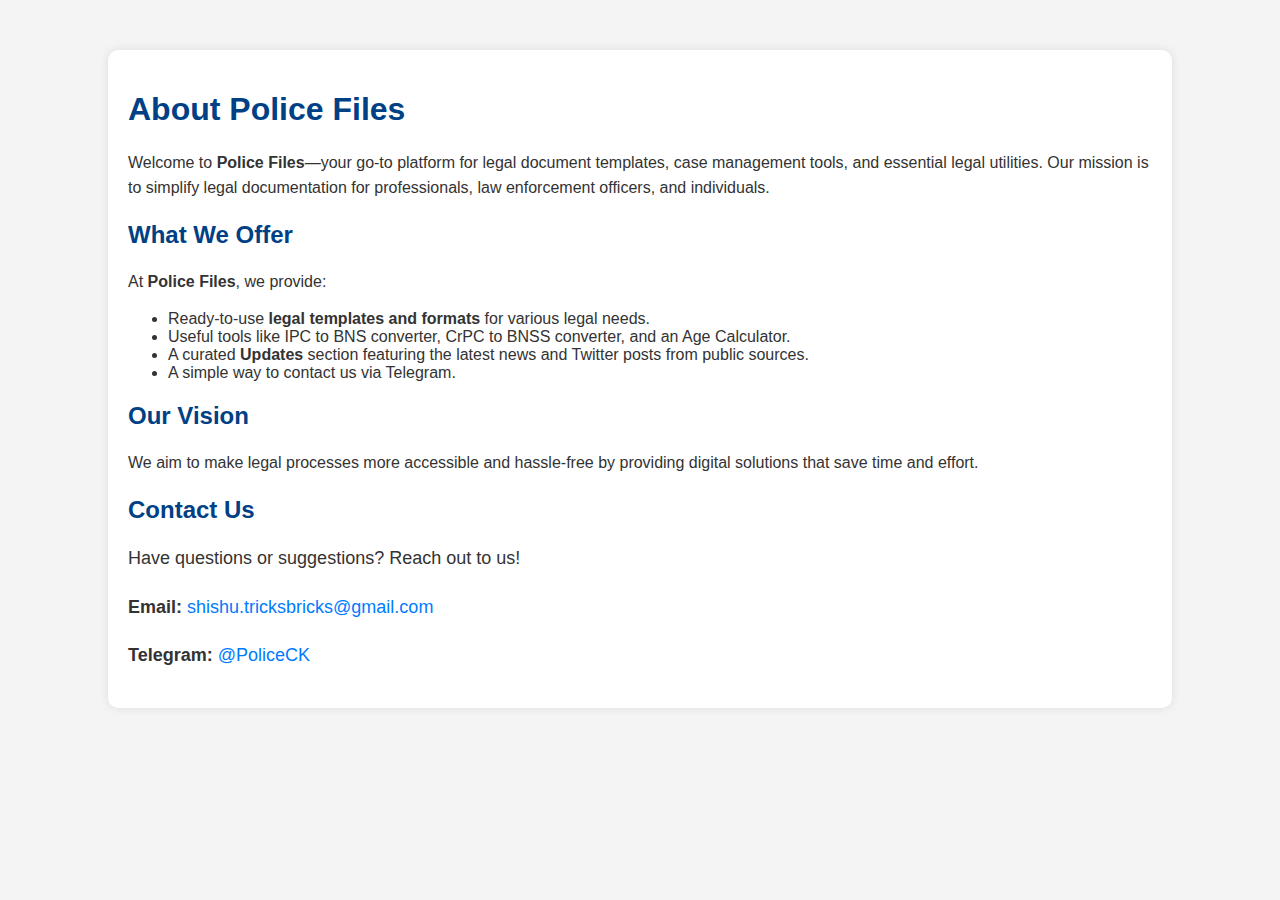
==== about.html @ 70e6a39b "Rename about-us.html to about.html" ====
<!DOCTYPE html>
<html lang="en">
<head>
    <meta charset="UTF-8">
    <meta name="viewport" content="width=device-width, initial-scale=1.0">
    <title>About Us - Police Files</title>
    <style>
        body {
            font-family: Arial, sans-serif;
            margin: 0;
            padding: 0;
            background-color: #f4f4f4;
            color: #333;
        }
        .container {
            width: 80%;
            margin: 50px auto;
            padding: 20px;
            background: white;
            box-shadow: 0px 0px 10px rgba(0, 0, 0, 0.1);
            border-radius: 10px;
        }
        h1, h2 {
            color: #004085;
        }
        p {
            font-size: 16px;
            line-height: 1.6;
        }
        .contact {
            margin-top: 20px;
            font-size: 18px;
        }
        .contact a {
            color: #007bff;
            text-decoration: none;
        }
        .contact a:hover {
            text-decoration: underline;
        }
    </style>
</head>
<body>
    <div class="container">
        <h1>About Police Files</h1>
        <p>Welcome to <strong>Police Files</strong>—your go-to platform for legal document templates, case management tools, and essential legal utilities. Our mission is to simplify legal documentation for professionals, law enforcement officers, and individuals.</p>

        <h2>What We Offer</h2>
        <p>At <strong>Police Files</strong>, we provide:</p>
        <ul>
            <li>Ready-to-use <strong>legal templates and formats</strong> for various legal needs.</li>
            <li>Useful tools like IPC to BNS converter, CrPC to BNSS converter, and an Age Calculator.</li>
            <li>A curated <strong>Updates</strong> section featuring the latest news and Twitter posts from public sources.</li>
            <li>A simple way to contact us via Telegram.</li>
        </ul>

        <h2>Our Vision</h2>
        <p>We aim to make legal processes more accessible and hassle-free by providing digital solutions that save time and effort.</p>

        <h2>Contact Us</h2>
        <p class="contact">Have questions or suggestions? Reach out to us!</p>
        <p class="contact"><strong>Email:</strong> <a href="mailto:shishu.tricksbricks@gmail.com">shishu.tricksbricks@gmail.com</a></p>
        <p class="contact"><strong>Telegram:</strong> <a href="https://t.me/PoliceCK" target="_blank">@PoliceCK</a></p>
    </div>
</body>
</html>
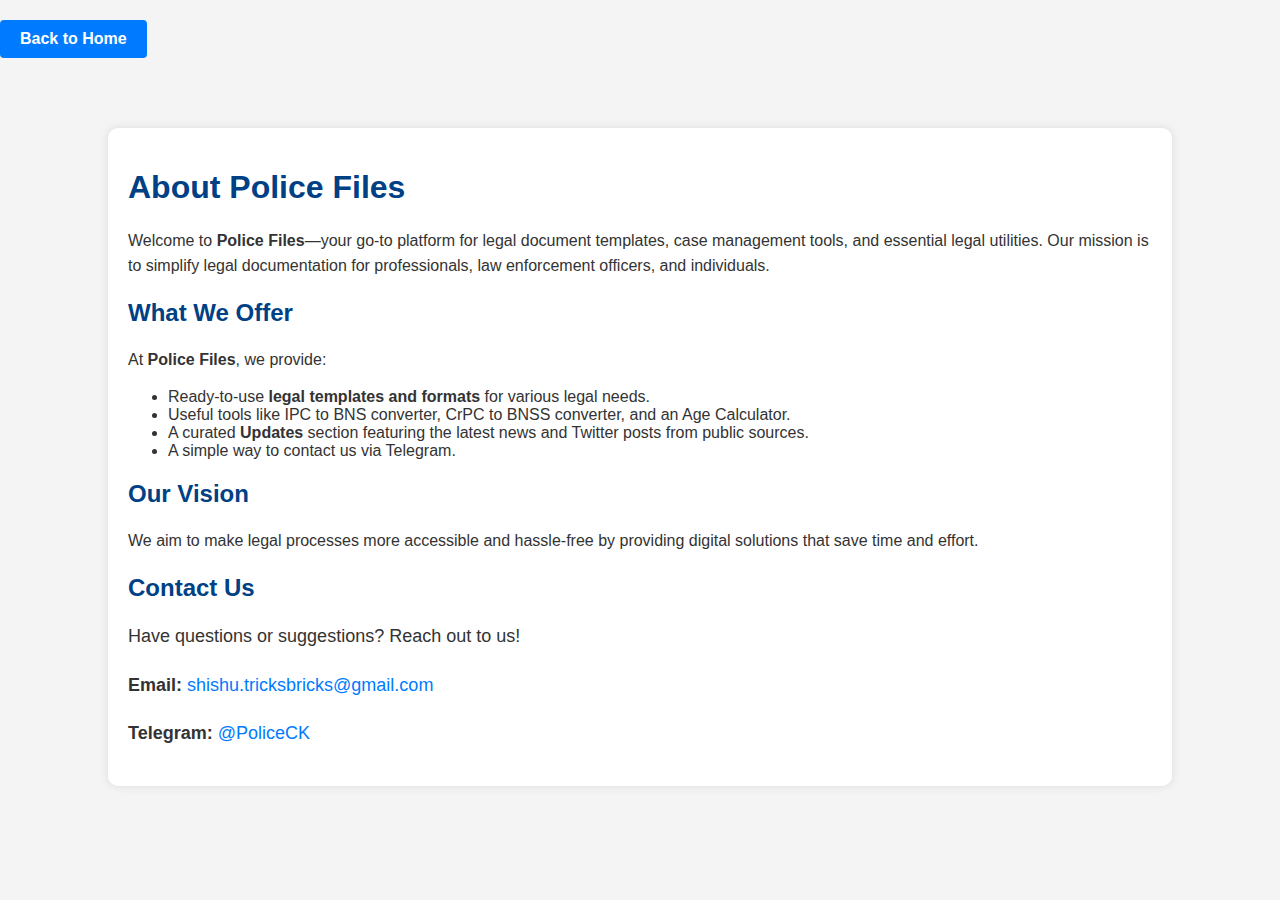
==== commit 99f0ee27: "Update about.html" ====
--- a/about.html
+++ b/about.html
@@ -5,6 +5,20 @@
     <meta name="viewport" content="width=device-width, initial-scale=1.0">
     <title>About Us - Police Files</title>
     <style>
+        .back-button {
+  display: inline-block;
+  margin: 20px 0;
+  padding: 10px 20px;
+  background-color: #007bff; /* Blue background */
+  color: #ffffff;
+  text-decoration: none;
+  border-radius: 4px;
+  font-weight: 600;
+  transition: background-color 0.3s ease;
+}
+.back-button:hover {
+  background-color: #0056b3;
+}
         body {
             font-family: Arial, sans-serif;
             margin: 0;
@@ -41,6 +55,8 @@
     </style>
 </head>
 <body>
+     <!-- Back to Home Button at the Top -->
+  <a href="index.html" class="back-button">Back to Home</a>
     <div class="container">
         <h1>About Police Files</h1>
         <p>Welcome to <strong>Police Files</strong>—your go-to platform for legal document templates, case management tools, and essential legal utilities. Our mission is to simplify legal documentation for professionals, law enforcement officers, and individuals.</p>
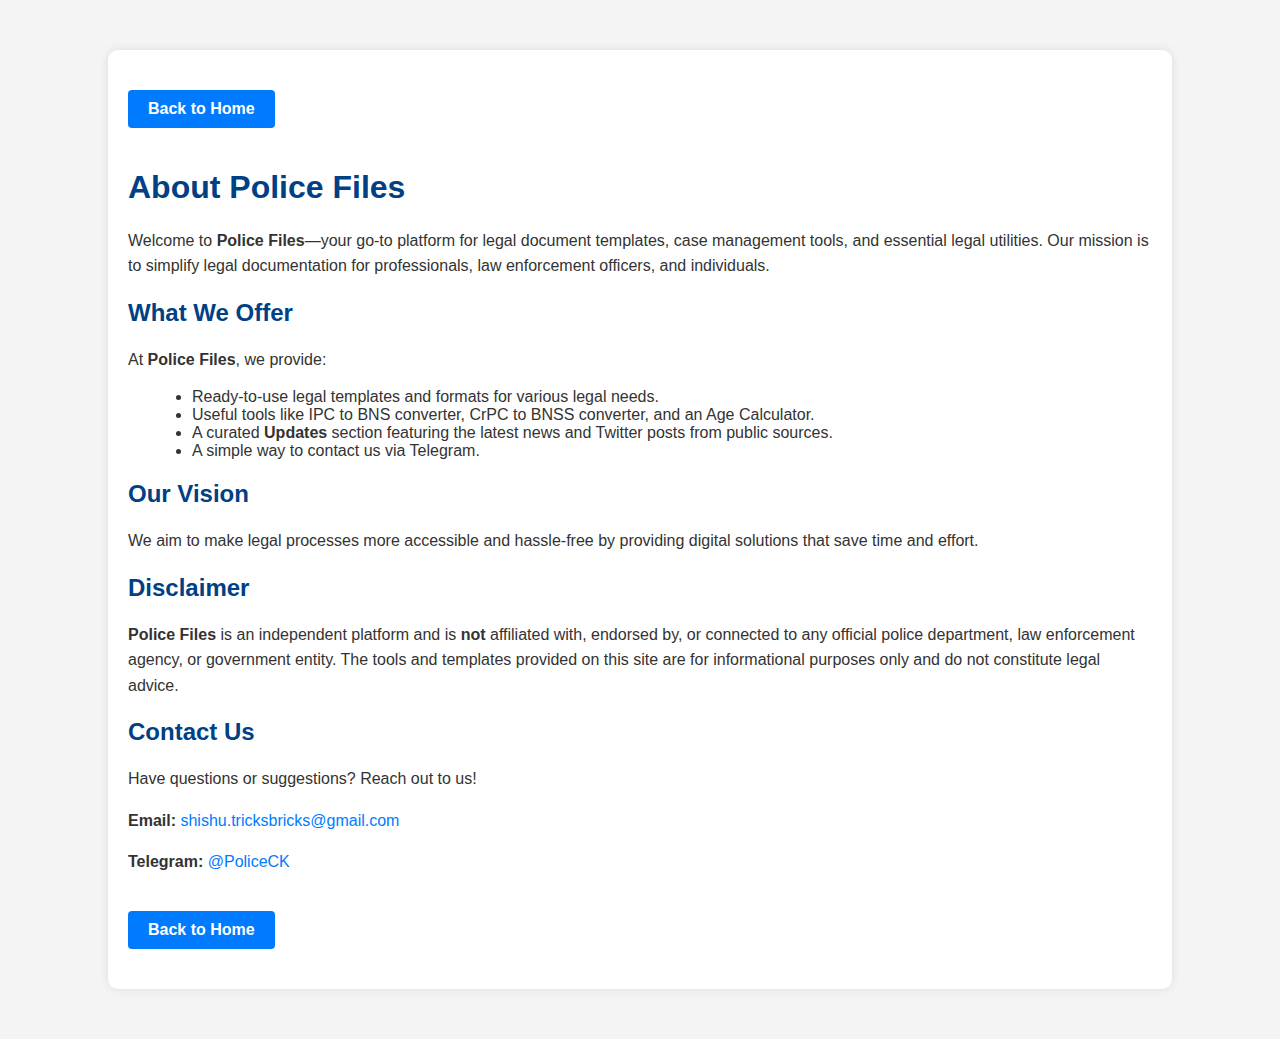
==== commit 58d2ff34: "Update about.html" ====
--- a/about.html
+++ b/about.html
@@ -1,82 +1,95 @@
 <!DOCTYPE html>
 <html lang="en">
 <head>
-    <meta charset="UTF-8">
-    <meta name="viewport" content="width=device-width, initial-scale=1.0">
-    <title>About Us - Police Files</title>
-    <style>
-        .back-button {
-  display: inline-block;
-  margin: 20px 0;
-  padding: 10px 20px;
-  background-color: #007bff; /* Blue background */
-  color: #ffffff;
-  text-decoration: none;
-  border-radius: 4px;
-  font-weight: 600;
-  transition: background-color 0.3s ease;
-}
-.back-button:hover {
-  background-color: #0056b3;
-}
-        body {
-            font-family: Arial, sans-serif;
-            margin: 0;
-            padding: 0;
-            background-color: #f4f4f4;
-            color: #333;
-        }
-        .container {
-            width: 80%;
-            margin: 50px auto;
-            padding: 20px;
-            background: white;
-            box-shadow: 0px 0px 10px rgba(0, 0, 0, 0.1);
-            border-radius: 10px;
-        }
-        h1, h2 {
-            color: #004085;
-        }
-        p {
-            font-size: 16px;
-            line-height: 1.6;
-        }
-        .contact {
-            margin-top: 20px;
-            font-size: 18px;
-        }
-        .contact a {
-            color: #007bff;
-            text-decoration: none;
-        }
-        .contact a:hover {
-            text-decoration: underline;
-        }
-    </style>
+  <meta charset="UTF-8">
+  <meta name="viewport" content="width=device-width, initial-scale=1.0">
+  <title>About Us - Police Files</title>
+  <style>
+    body {
+      font-family: Arial, sans-serif;
+      margin: 0;
+      padding: 0;
+      background-color: #f4f4f4;
+      color: #333;
+    }
+    .container {
+      width: 80%;
+      margin: 50px auto;
+      padding: 20px;
+      background: #fff;
+      box-shadow: 0px 0px 10px rgba(0, 0, 0, 0.1);
+      border-radius: 10px;
+    }
+    h1, h2 {
+      color: #004085;
+    }
+    p {
+      font-size: 16px;
+      line-height: 1.6;
+    }
+    ul {
+      margin-left: 1.5em;
+    }
+    .contact a {
+      color: #007bff;
+      text-decoration: none;
+    }
+    .contact a:hover {
+      text-decoration: underline;
+    }
+    /* Back to Home Button Styling */
+    .back-button {
+      display: inline-block;
+      margin: 20px 0;
+      padding: 10px 20px;
+      background-color: #007bff; /* Blue background */
+      color: #ffffff;
+      text-decoration: none;
+      border-radius: 4px;
+      font-weight: 600;
+      transition: background-color 0.3s ease;
+    }
+    .back-button:hover {
+      background-color: #0056b3;
+    }
+  </style>
 </head>
 <body>
-     <!-- Back to Home Button at the Top -->
-  <a href="index.html" class="back-button">Back to Home</a>
-    <div class="container">
-        <h1>About Police Files</h1>
-        <p>Welcome to <strong>Police Files</strong>—your go-to platform for legal document templates, case management tools, and essential legal utilities. Our mission is to simplify legal documentation for professionals, law enforcement officers, and individuals.</p>
+  <div class="container">
+    <!-- Back to Home Button at the Top -->
+    <a href="index.html" class="back-button">Back to Home</a>
+    
+    <h1>About Police Files</h1>
+    <p>
+      Welcome to <strong>Police Files</strong>—your go-to platform for legal document templates, case management tools, and essential legal utilities. Our mission is to simplify legal documentation for professionals, law enforcement officers, and individuals.
+    </p>
 
-        <h2>What We Offer</h2>
-        <p>At <strong>Police Files</strong>, we provide:</p>
-        <ul>
-            <li>Ready-to-use <strong>legal templates and formats</strong> for various legal needs.</li>
-            <li>Useful tools like IPC to BNS converter, CrPC to BNSS converter, and an Age Calculator.</li>
-            <li>A curated <strong>Updates</strong> section featuring the latest news and Twitter posts from public sources.</li>
-            <li>A simple way to contact us via Telegram.</li>
-        </ul>
+    <h2>What We Offer</h2>
+    <p>At <strong>Police Files</strong>, we provide:</p>
+    <ul>
+      <li>Ready-to-use legal templates and formats for various legal needs.</li>
+      <li>Useful tools like IPC to BNS converter, CrPC to BNSS converter, and an Age Calculator.</li>
+      <li>A curated <strong>Updates</strong> section featuring the latest news and Twitter posts from public sources.</li>
+      <li>A simple way to contact us via Telegram.</li>
+    </ul>
 
-        <h2>Our Vision</h2>
-        <p>We aim to make legal processes more accessible and hassle-free by providing digital solutions that save time and effort.</p>
-
-        <h2>Contact Us</h2>
-        <p class="contact">Have questions or suggestions? Reach out to us!</p>
-        <p class="contact"><strong>Email:</strong> <a href="mailto:shishu.tricksbricks@gmail.com">shishu.tricksbricks@gmail.com</a></p>
-        <p class="contact"><strong>Telegram:</strong> <a href="https://t.me/PoliceCK" target="_blank">@PoliceCK</a></p>
-    </div>
+    <h2>Our Vision</h2>
+    <p>
+      We aim to make legal processes more accessible and hassle-free by providing digital solutions that save time and effort.
+    </p>
+    
+    <h2>Disclaimer</h2>
+    <p>
+      <strong>Police Files</strong> is an independent platform and is <strong>not</strong> affiliated with, endorsed by, or connected to any official police department, law enforcement agency, or government entity. The tools and templates provided on this site are for informational purposes only and do not constitute legal advice.
+    </p>
+    
+    <h2>Contact Us</h2>
+    <p class="contact">Have questions or suggestions? Reach out to us!</p>
+    <p class="contact"><strong>Email:</strong> <a href="mailto:shishu.tricksbricks@gmail.com">shishu.tricksbricks@gmail.com</a></p>
+    <p class="contact"><strong>Telegram:</strong> <a href="https://t.me/PoliceCK" target="_blank">@PoliceCK</a></p>
+    
+    <!-- Back to Home Button at the Bottom -->
+    <a href="index.html" class="back-button">Back to Home</a>
+  </div>
 </body>
 </html>
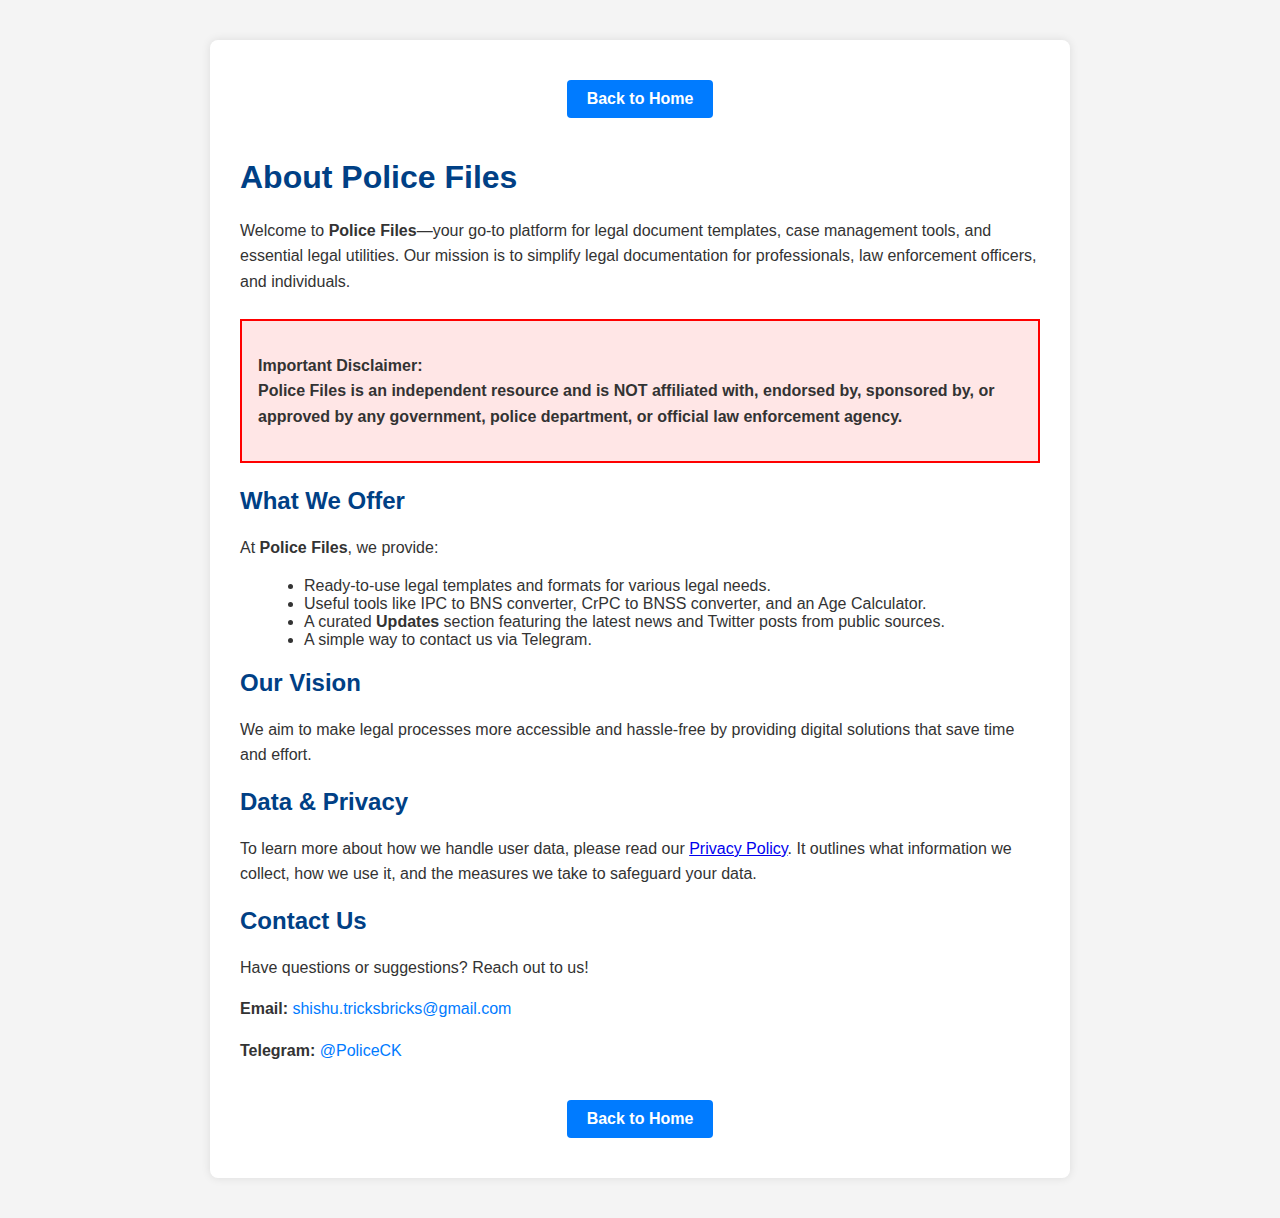
==== commit 2febb752: "Update about.html" ====
--- a/about.html
+++ b/about.html
@@ -14,11 +14,12 @@
     }
     .container {
       width: 80%;
-      margin: 50px auto;
-      padding: 20px;
+      max-width: 800px;
+      margin: 40px auto;
       background: #fff;
+      padding: 20px 30px;
       box-shadow: 0px 0px 10px rgba(0, 0, 0, 0.1);
-      border-radius: 10px;
+      border-radius: 8px;
     }
     h1, h2 {
       color: #004085;
@@ -26,9 +27,11 @@
     p {
       font-size: 16px;
       line-height: 1.6;
+      margin-bottom: 1em;
     }
     ul {
       margin-left: 1.5em;
+      margin-bottom: 1em;
     }
     .contact a {
       color: #007bff;
@@ -42,7 +45,7 @@
       display: inline-block;
       margin: 20px 0;
       padding: 10px 20px;
-      background-color: #007bff; /* Blue background */
+      background-color: #007bff;
       color: #ffffff;
       text-decoration: none;
       border-radius: 4px;
@@ -52,17 +55,35 @@
     .back-button:hover {
       background-color: #0056b3;
     }
+    .back-container {
+      text-align: center;
+    }
+    /* Disclaimer Box */
+    .disclaimer-box {
+      border: 2px solid #ff0000;
+      background-color: #ffe6e6;
+      padding: 1em;
+      margin: 1.5em 0;
+      font-weight: bold;
+    }
   </style>
 </head>
 <body>
   <div class="container">
     <!-- Back to Home Button at the Top -->
-    <a href="index.html" class="back-button">Back to Home</a>
+    <div class="back-container">
+      <a href="index.html" class="back-button">Back to Home</a>
+    </div>
     
     <h1>About Police Files</h1>
-    <p>
-      Welcome to <strong>Police Files</strong>—your go-to platform for legal document templates, case management tools, and essential legal utilities. Our mission is to simplify legal documentation for professionals, law enforcement officers, and individuals.
-    </p>
+    <p>Welcome to <strong>Police Files</strong>—your go-to platform for legal document templates, case management tools, and essential legal utilities. Our mission is to simplify legal documentation for professionals, law enforcement officers, and individuals.</p>
+
+    <div class="disclaimer-box">
+      <p>
+        <strong>Important Disclaimer:</strong><br>
+        Police Files is an <strong>independent resource</strong> and is <strong>NOT affiliated with, endorsed by, sponsored by, or approved by any government, police department, or official law enforcement agency.</strong>
+      </p>
+    </div>
 
     <h2>What We Offer</h2>
     <p>At <strong>Police Files</strong>, we provide:</p>
@@ -74,22 +95,24 @@
     </ul>
 
     <h2>Our Vision</h2>
+    <p>We aim to make legal processes more accessible and hassle-free by providing digital solutions that save time and effort.</p>
+    
+    <h2>Data & Privacy</h2>
     <p>
-      We aim to make legal processes more accessible and hassle-free by providing digital solutions that save time and effort.
+      To learn more about how we handle user data, please read our 
+      <a href="privacy-policy.html" target="_blank" rel="noopener">Privacy Policy</a>. 
+      It outlines what information we collect, how we use it, and the measures we take to safeguard your data.
     </p>
-    
-    <h2>Disclaimer</h2>
-    <p>
-      <strong>Police Files</strong> is an independent platform and is <strong>not</strong> affiliated with, endorsed by, or connected to any official police department, law enforcement agency, or government entity. The tools and templates provided on this site are for informational purposes only and do not constitute legal advice.
-    </p>
-    
+
     <h2>Contact Us</h2>
     <p class="contact">Have questions or suggestions? Reach out to us!</p>
     <p class="contact"><strong>Email:</strong> <a href="mailto:shishu.tricksbricks@gmail.com">shishu.tricksbricks@gmail.com</a></p>
     <p class="contact"><strong>Telegram:</strong> <a href="https://t.me/PoliceCK" target="_blank">@PoliceCK</a></p>
     
     <!-- Back to Home Button at the Bottom -->
-    <a href="index.html" class="back-button">Back to Home</a>
+    <div class="back-container">
+      <a href="index.html" class="back-button">Back to Home</a>
+    </div>
   </div>
 </body>
 </html>
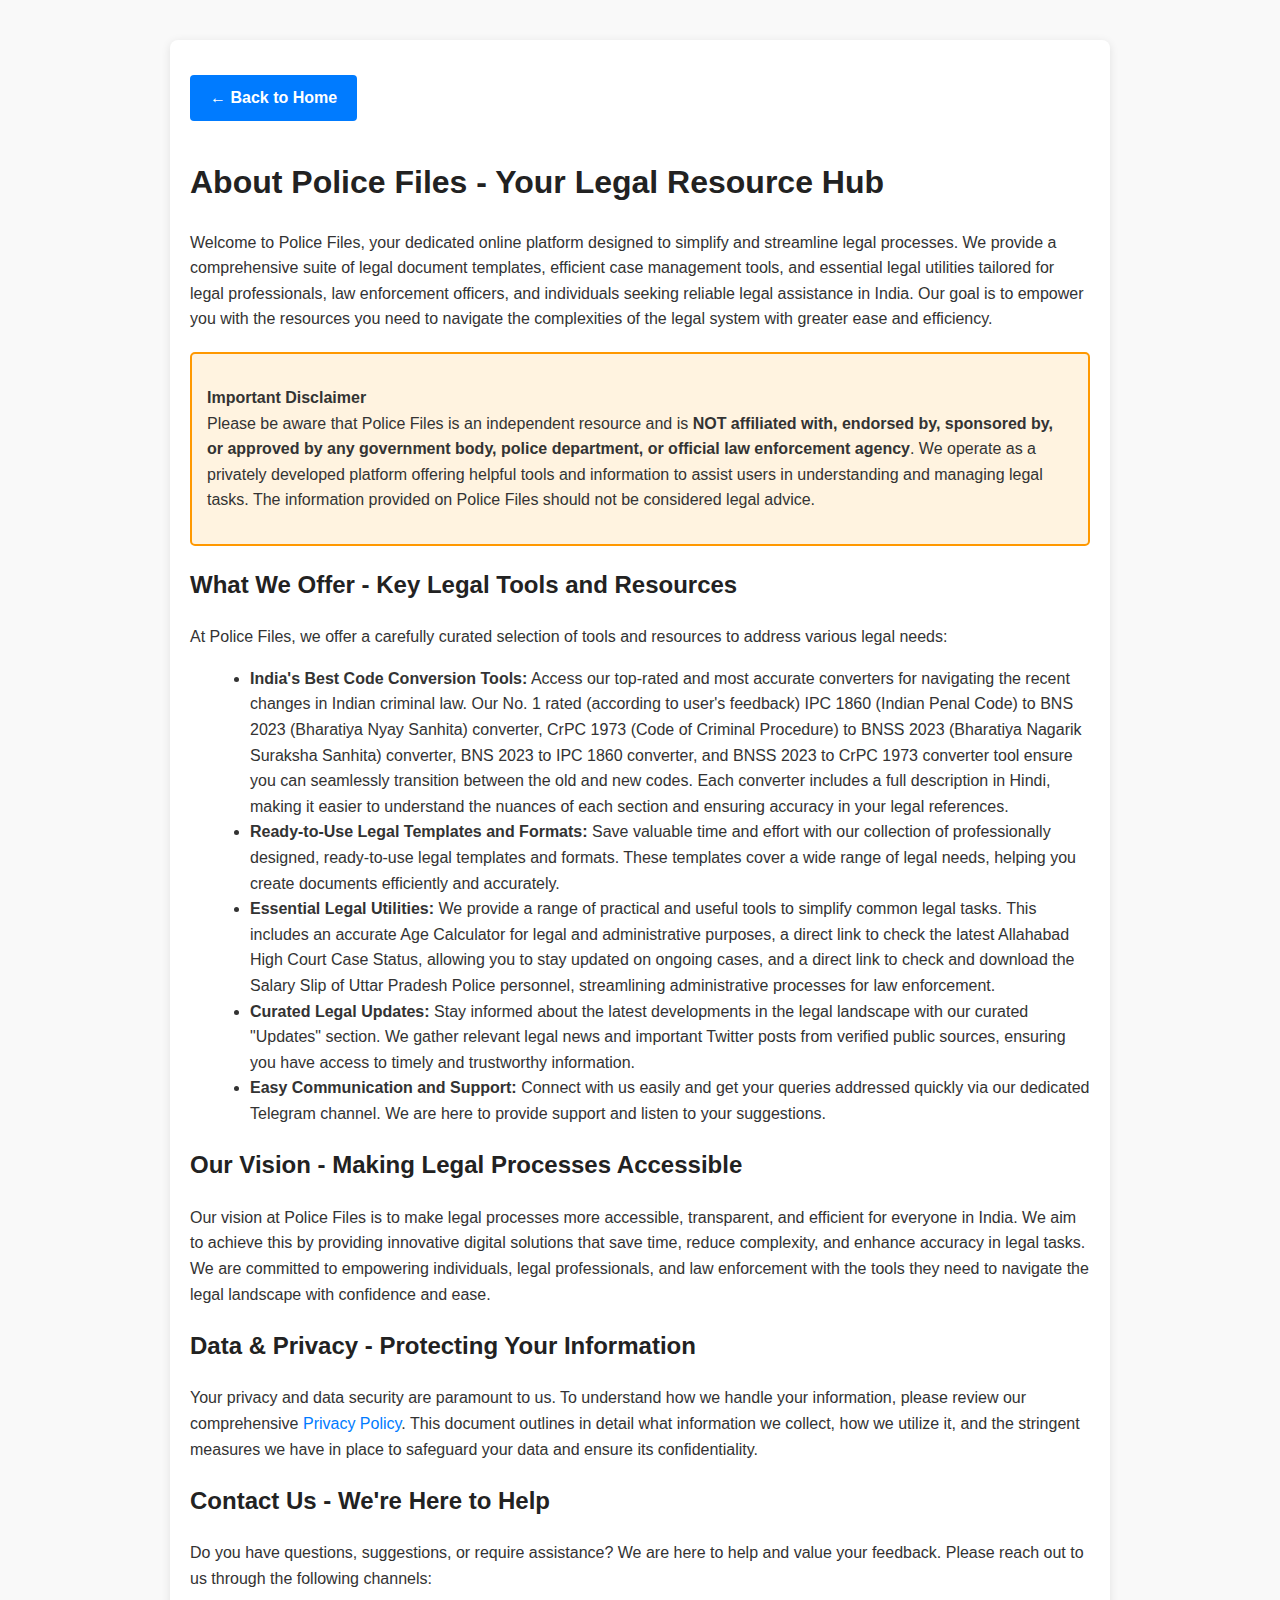
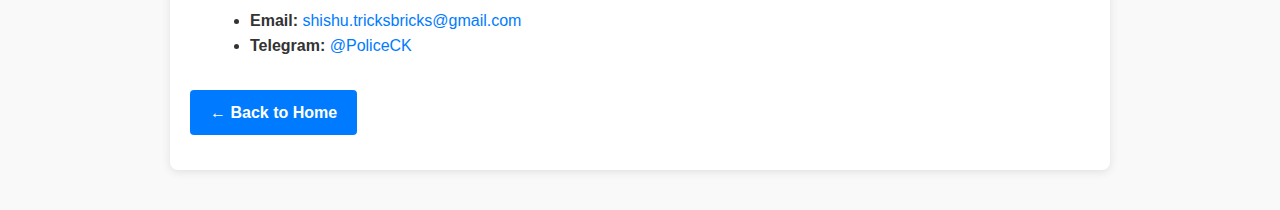
==== commit 1583ec68: "Update about.html" ====
--- a/about.html
+++ b/about.html
@@ -2,117 +2,129 @@
 <html lang="en">
 <head>
   <meta charset="UTF-8">
+  <meta name="description" content="Police Files is your dedicated online platform designed to simplify and streamline legal processes.">
+  <meta name="keywords" content="Police Files, legal resource, legal templates, IPC converter, legal tools, case management, legal utilities">
   <meta name="viewport" content="width=device-width, initial-scale=1.0">
-  <title>About Us - Police Files</title>
+  <title>About Police Files - Your Legal Resource Hub</title>
+  <!-- Link to your existing stylesheet -->
+  <link rel="stylesheet" href="/css/style.css">
   <style>
+    /* Inline styles to complement your existing design */
     body {
-      font-family: Arial, sans-serif;
+      background-color: #f9f9f9;
+      color: #333;
+      font-family: 'Helvetica Neue', Arial, sans-serif;
       margin: 0;
       padding: 0;
-      background-color: #f4f4f4;
-      color: #333;
+      line-height: 1.6;
     }
     .container {
-      width: 80%;
-      max-width: 800px;
+      max-width: 900px;
       margin: 40px auto;
-      background: #fff;
-      padding: 20px 30px;
-      box-shadow: 0px 0px 10px rgba(0, 0, 0, 0.1);
+      padding: 20px;
+      background-color: #fff;
+      box-shadow: 0 2px 10px rgba(0,0,0,0.1);
       border-radius: 8px;
     }
     h1, h2 {
-      color: #004085;
+      color: #222;
     }
     p {
-      font-size: 16px;
-      line-height: 1.6;
-      margin-bottom: 1em;
+      margin: 1em 0;
     }
     ul {
-      margin-left: 1.5em;
-      margin-bottom: 1em;
+      list-style: disc;
+      margin-left: 20px;
     }
-    .contact a {
+    a {
       color: #007bff;
       text-decoration: none;
     }
-    .contact a:hover {
+    a:hover {
       text-decoration: underline;
     }
-    /* Back to Home Button Styling */
+    .disclaimer-box {
+      border: 2px solid #ff9800;
+      background-color: #fff3e0;
+      padding: 15px;
+      margin: 20px 0;
+      border-radius: 5px;
+    }
     .back-button {
       display: inline-block;
-      margin: 20px 0;
+      margin: 15px 0;
       padding: 10px 20px;
       background-color: #007bff;
-      color: #ffffff;
+      color: #fff;
+      border-radius: 4px;
       text-decoration: none;
-      border-radius: 4px;
-      font-weight: 600;
-      transition: background-color 0.3s ease;
+      font-weight: bold;
     }
     .back-button:hover {
       background-color: #0056b3;
-    }
-    .back-container {
-      text-align: center;
-    }
-    /* Disclaimer Box */
-    .disclaimer-box {
-      border: 2px solid #ff0000;
-      background-color: #ffe6e6;
-      padding: 1em;
-      margin: 1.5em 0;
-      font-weight: bold;
     }
   </style>
 </head>
 <body>
   <div class="container">
-    <!-- Back to Home Button at the Top -->
-    <div class="back-container">
-      <a href="index.html" class="back-button">Back to Home</a>
+    <!-- Back button at the top -->
+    <a class="back-button" href="index.html">&larr; Back to Home</a>
+    
+    <h1>About Police Files - Your Legal Resource Hub</h1>
+    <p>
+      Welcome to Police Files, your dedicated online platform designed to simplify and streamline legal processes. We provide a comprehensive suite of legal document templates, efficient case management tools, and essential legal utilities tailored for legal professionals, law enforcement officers, and individuals seeking reliable legal assistance in India. Our goal is to empower you with the resources you need to navigate the complexities of the legal system with greater ease and efficiency.
+    </p>
+    
+    <div class="disclaimer-box">
+      <p>
+        <strong>Important Disclaimer</strong><br>
+        Please be aware that Police Files is an independent resource and is <strong>NOT affiliated with, endorsed by, sponsored by, or approved by any government body, police department, or official law enforcement agency</strong>. We operate as a privately developed platform offering helpful tools and information to assist users in understanding and managing legal tasks. The information provided on Police Files should not be considered legal advice.
+      </p>
     </div>
     
-    <h1>About Police Files</h1>
-    <p>Welcome to <strong>Police Files</strong>—your go-to platform for legal document templates, case management tools, and essential legal utilities. Our mission is to simplify legal documentation for professionals, law enforcement officers, and individuals.</p>
-
-    <div class="disclaimer-box">
-      <p>
-        <strong>Important Disclaimer:</strong><br>
-        Police Files is an <strong>independent resource</strong> and is <strong>NOT affiliated with, endorsed by, sponsored by, or approved by any government, police department, or official law enforcement agency.</strong>
-      </p>
-    </div>
-
-    <h2>What We Offer</h2>
-    <p>At <strong>Police Files</strong>, we provide:</p>
+    <h2>What We Offer - Key Legal Tools and Resources</h2>
+    <p>
+      At Police Files, we offer a carefully curated selection of tools and resources to address various legal needs:
+    </p>
     <ul>
-      <li>Ready-to-use legal templates and formats for various legal needs.</li>
-      <li>Useful tools like IPC to BNS converter, CrPC to BNSS converter, and an Age Calculator.</li>
-      <li>A curated <strong>Updates</strong> section featuring the latest news and Twitter posts from public sources.</li>
-      <li>A simple way to contact us via Telegram.</li>
+      <li>
+        <strong>India's Best Code Conversion Tools:</strong> Access our top-rated and most accurate converters for navigating the recent changes in Indian criminal law. Our No. 1 rated (according to user's feedback) IPC 1860 (Indian Penal Code) to BNS 2023 (Bharatiya Nyay Sanhita) converter, CrPC 1973 (Code of Criminal Procedure) to BNSS 2023 (Bharatiya Nagarik Suraksha Sanhita) converter, BNS 2023 to IPC 1860 converter, and BNSS 2023 to CrPC 1973 converter tool ensure you can seamlessly transition between the old and new codes. Each converter includes a full description in Hindi, making it easier to understand the nuances of each section and ensuring accuracy in your legal references.
+      </li>
+      <li>
+        <strong>Ready-to-Use Legal Templates and Formats:</strong> Save valuable time and effort with our collection of professionally designed, ready-to-use legal templates and formats. These templates cover a wide range of legal needs, helping you create documents efficiently and accurately.
+      </li>
+      <li>
+        <strong>Essential Legal Utilities:</strong> We provide a range of practical and useful tools to simplify common legal tasks. This includes an accurate Age Calculator for legal and administrative purposes, a direct link to check the latest Allahabad High Court Case Status, allowing you to stay updated on ongoing cases, and a direct link to check and download the Salary Slip of Uttar Pradesh Police personnel, streamlining administrative processes for law enforcement.
+      </li>
+      <li>
+        <strong>Curated Legal Updates:</strong> Stay informed about the latest developments in the legal landscape with our curated "Updates" section. We gather relevant legal news and important Twitter posts from verified public sources, ensuring you have access to timely and trustworthy information.
+      </li>
+      <li>
+        <strong>Easy Communication and Support:</strong> Connect with us easily and get your queries addressed quickly via our dedicated Telegram channel. We are here to provide support and listen to your suggestions.
+      </li>
     </ul>
-
-    <h2>Our Vision</h2>
-    <p>We aim to make legal processes more accessible and hassle-free by providing digital solutions that save time and effort.</p>
     
-    <h2>Data & Privacy</h2>
+    <h2>Our Vision - Making Legal Processes Accessible</h2>
     <p>
-      To learn more about how we handle user data, please read our 
-      <a href="privacy-policy.html" target="_blank" rel="noopener">Privacy Policy</a>. 
-      It outlines what information we collect, how we use it, and the measures we take to safeguard your data.
+      Our vision at Police Files is to make legal processes more accessible, transparent, and efficient for everyone in India. We aim to achieve this by providing innovative digital solutions that save time, reduce complexity, and enhance accuracy in legal tasks. We are committed to empowering individuals, legal professionals, and law enforcement with the tools they need to navigate the legal landscape with confidence and ease.
     </p>
-
-    <h2>Contact Us</h2>
-    <p class="contact">Have questions or suggestions? Reach out to us!</p>
-    <p class="contact"><strong>Email:</strong> <a href="mailto:shishu.tricksbricks@gmail.com">shishu.tricksbricks@gmail.com</a></p>
-    <p class="contact"><strong>Telegram:</strong> <a href="https://t.me/PoliceCK" target="_blank">@PoliceCK</a></p>
     
-    <!-- Back to Home Button at the Bottom -->
-    <div class="back-container">
-      <a href="index.html" class="back-button">Back to Home</a>
-    </div>
+    <h2>Data &amp; Privacy - Protecting Your Information</h2>
+    <p>
+      Your privacy and data security are paramount to us. To understand how we handle your information, please review our comprehensive <a href="https://policefiles.online/privacy-policy.html" target="_blank">Privacy Policy</a>. This document outlines in detail what information we collect, how we utilize it, and the stringent measures we have in place to safeguard your data and ensure its confidentiality.
+    </p>
+    
+    <h2>Contact Us - We're Here to Help</h2>
+    <p>
+      Do you have questions, suggestions, or require assistance? We are here to help and value your feedback. Please reach out to us through the following channels:
+    </p>
+    <ul>
+      <li><strong>Email:</strong> <a href="mailto:shishu.tricksbricks@gmail.com">shishu.tricksbricks@gmail.com</a></li>
+      <li><strong>Telegram:</strong> <a href="https://t.me/PoliceCK" target="_blank">@PoliceCK</a></li>
+    </ul>
+    
+    <!-- Back button at the bottom -->
+    <a class="back-button" href="index.html">&larr; Back to Home</a>
   </div>
 </body>
 </html>
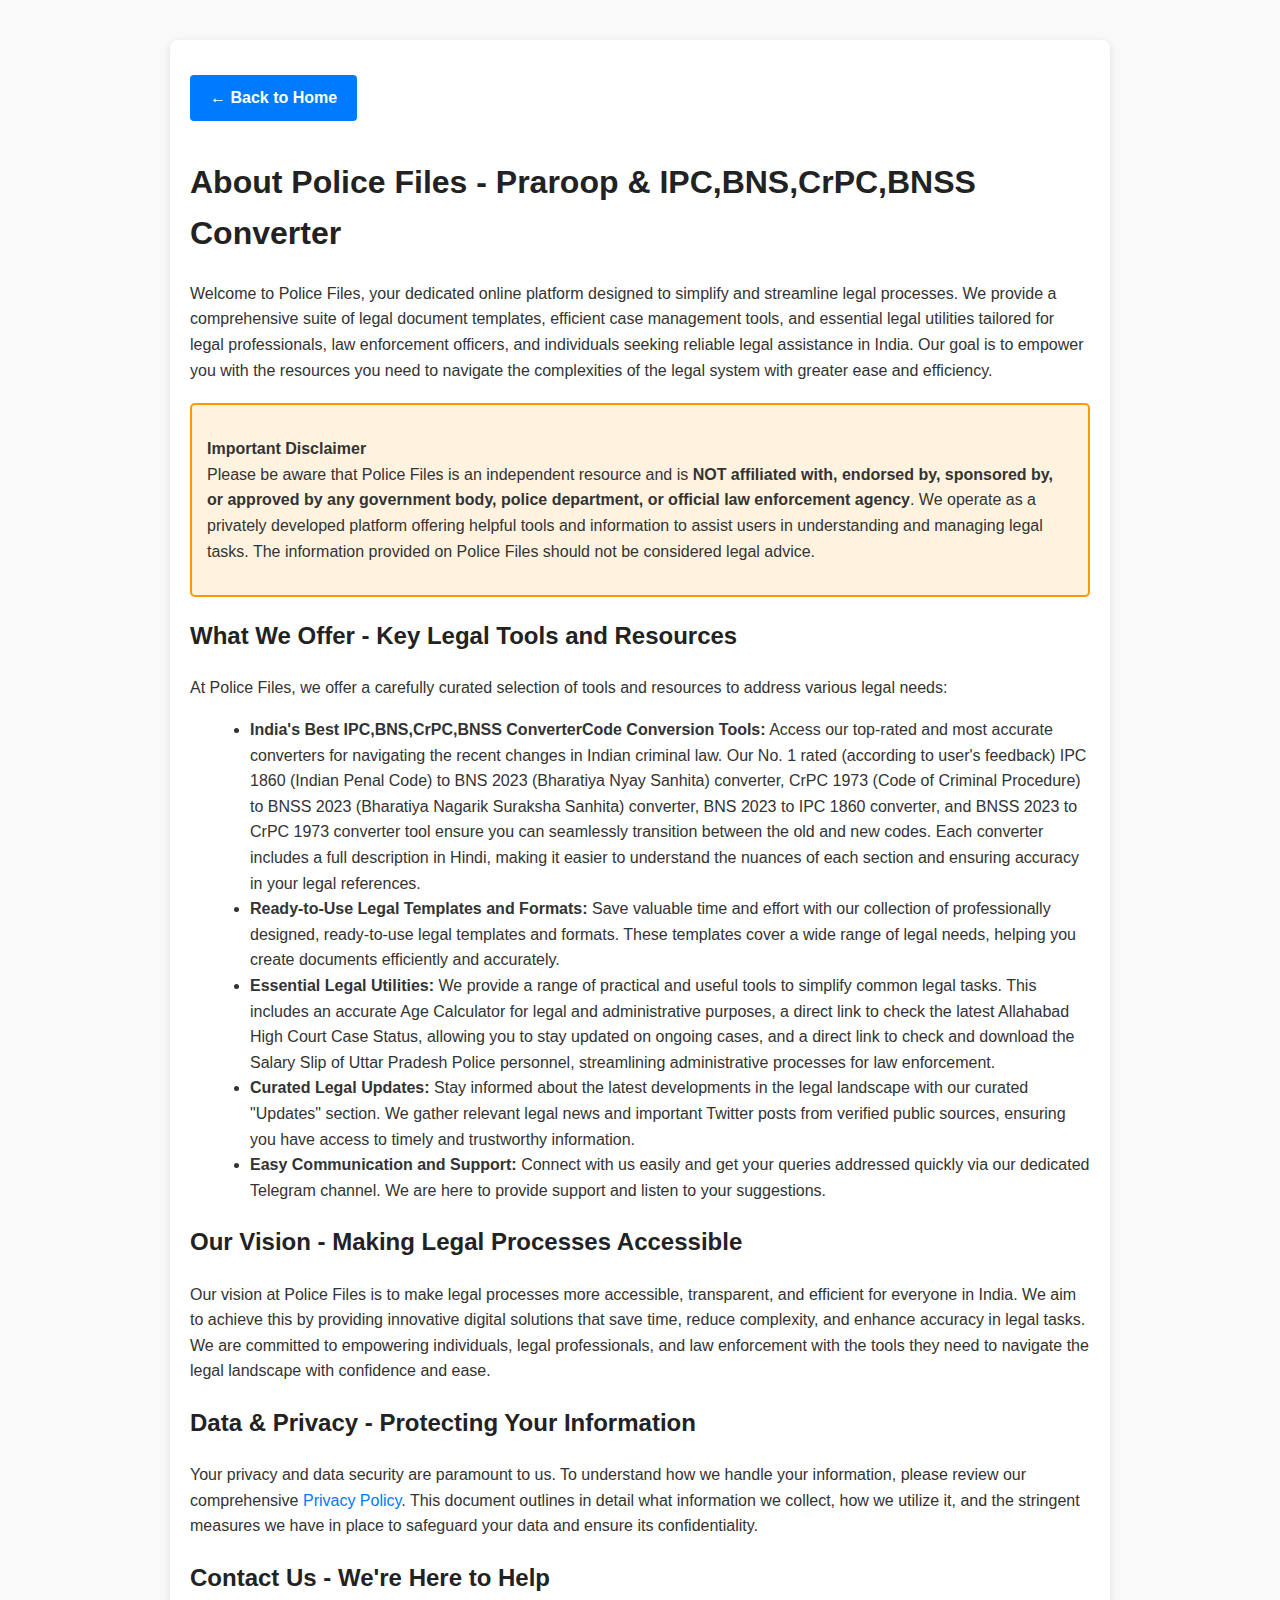
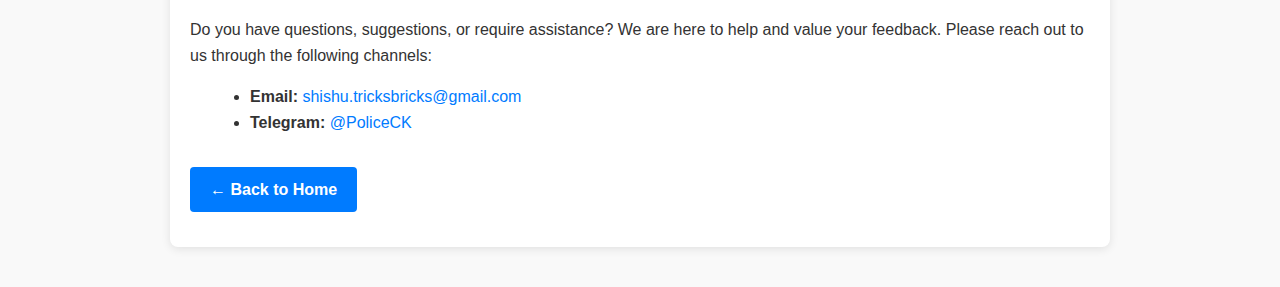
==== commit a8ad0583: "Update about.html" ====
--- a/about.html
+++ b/about.html
@@ -5,7 +5,7 @@
   <meta name="description" content="Police Files is your dedicated online platform designed to simplify and streamline legal processes.">
   <meta name="keywords" content="Police Files, legal resource, legal templates, IPC converter, legal tools, case management, legal utilities">
   <meta name="viewport" content="width=device-width, initial-scale=1.0">
-  <title>About Police Files - Your Legal Resource Hub</title>
+  <title>About Police Files - Praroop & IPC,BNS,CrPC,BNSS Converter</title>
   <!-- Link to your existing stylesheet -->
   <link rel="stylesheet" href="/css/style.css">
   <style>
@@ -70,7 +70,7 @@
     <!-- Back button at the top -->
     <a class="back-button" href="index.html">&larr; Back to Home</a>
     
-    <h1>About Police Files - Your Legal Resource Hub</h1>
+    <h1>About Police Files - Praroop & IPC,BNS,CrPC,BNSS Converter</h1>
     <p>
       Welcome to Police Files, your dedicated online platform designed to simplify and streamline legal processes. We provide a comprehensive suite of legal document templates, efficient case management tools, and essential legal utilities tailored for legal professionals, law enforcement officers, and individuals seeking reliable legal assistance in India. Our goal is to empower you with the resources you need to navigate the complexities of the legal system with greater ease and efficiency.
     </p>
@@ -88,7 +88,7 @@
     </p>
     <ul>
       <li>
-        <strong>India's Best Code Conversion Tools:</strong> Access our top-rated and most accurate converters for navigating the recent changes in Indian criminal law. Our No. 1 rated (according to user's feedback) IPC 1860 (Indian Penal Code) to BNS 2023 (Bharatiya Nyay Sanhita) converter, CrPC 1973 (Code of Criminal Procedure) to BNSS 2023 (Bharatiya Nagarik Suraksha Sanhita) converter, BNS 2023 to IPC 1860 converter, and BNSS 2023 to CrPC 1973 converter tool ensure you can seamlessly transition between the old and new codes. Each converter includes a full description in Hindi, making it easier to understand the nuances of each section and ensuring accuracy in your legal references.
+        <strong>India's Best IPC,BNS,CrPC,BNSS ConverterCode Conversion Tools:</strong> Access our top-rated and most accurate converters for navigating the recent changes in Indian criminal law. Our No. 1 rated (according to user's feedback) IPC 1860 (Indian Penal Code) to BNS 2023 (Bharatiya Nyay Sanhita) converter, CrPC 1973 (Code of Criminal Procedure) to BNSS 2023 (Bharatiya Nagarik Suraksha Sanhita) converter, BNS 2023 to IPC 1860 converter, and BNSS 2023 to CrPC 1973 converter tool ensure you can seamlessly transition between the old and new codes. Each converter includes a full description in Hindi, making it easier to understand the nuances of each section and ensuring accuracy in your legal references.
       </li>
       <li>
         <strong>Ready-to-Use Legal Templates and Formats:</strong> Save valuable time and effort with our collection of professionally designed, ready-to-use legal templates and formats. These templates cover a wide range of legal needs, helping you create documents efficiently and accurately.
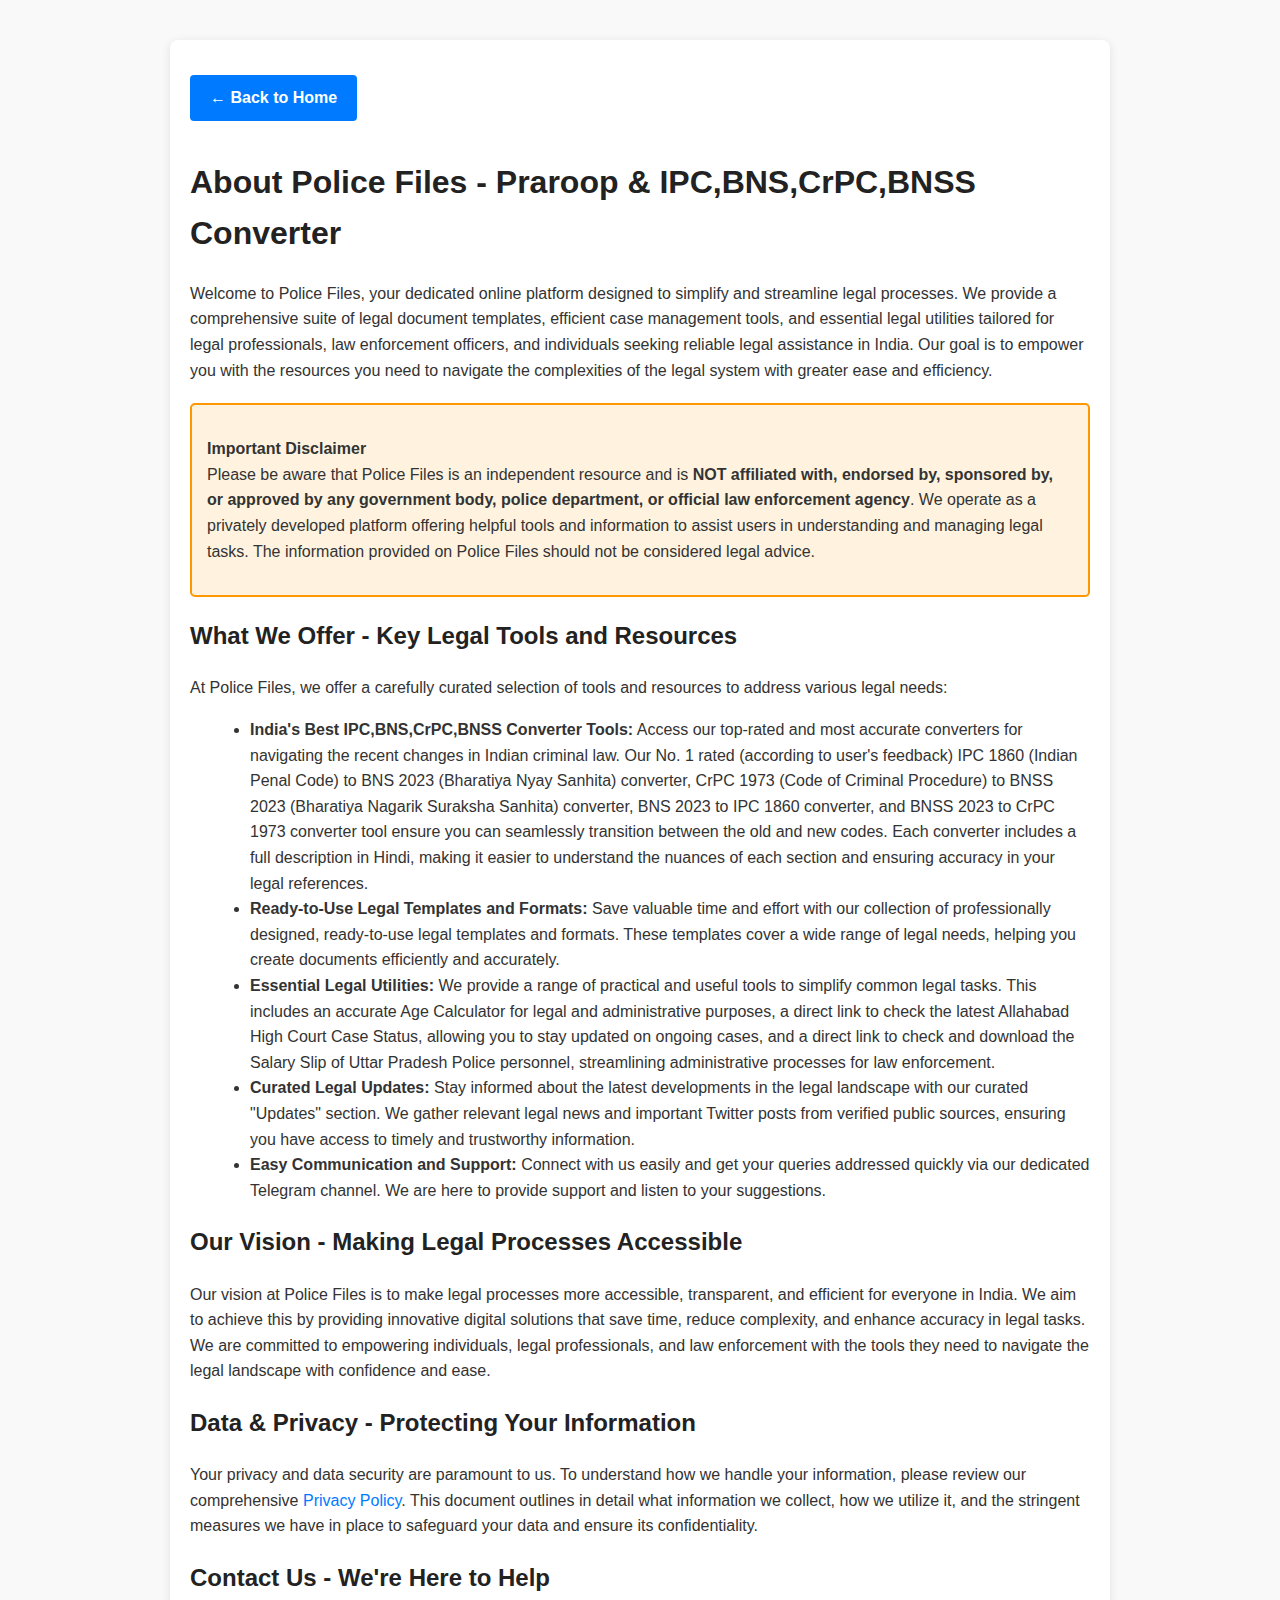
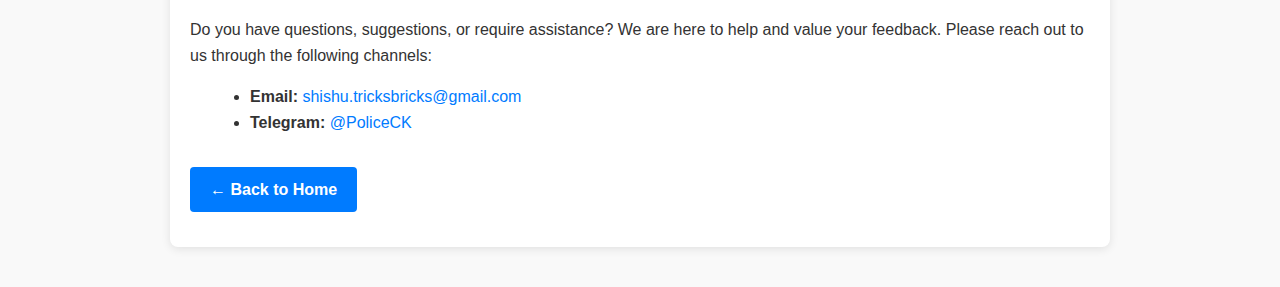
==== commit bf83e311: "Update about.html" ====
--- a/about.html
+++ b/about.html
@@ -88,7 +88,7 @@
     </p>
     <ul>
       <li>
-        <strong>India's Best IPC,BNS,CrPC,BNSS ConverterCode Conversion Tools:</strong> Access our top-rated and most accurate converters for navigating the recent changes in Indian criminal law. Our No. 1 rated (according to user's feedback) IPC 1860 (Indian Penal Code) to BNS 2023 (Bharatiya Nyay Sanhita) converter, CrPC 1973 (Code of Criminal Procedure) to BNSS 2023 (Bharatiya Nagarik Suraksha Sanhita) converter, BNS 2023 to IPC 1860 converter, and BNSS 2023 to CrPC 1973 converter tool ensure you can seamlessly transition between the old and new codes. Each converter includes a full description in Hindi, making it easier to understand the nuances of each section and ensuring accuracy in your legal references.
+        <strong>India's Best IPC,BNS,CrPC,BNSS Converter Tools:</strong> Access our top-rated and most accurate converters for navigating the recent changes in Indian criminal law. Our No. 1 rated (according to user's feedback) IPC 1860 (Indian Penal Code) to BNS 2023 (Bharatiya Nyay Sanhita) converter, CrPC 1973 (Code of Criminal Procedure) to BNSS 2023 (Bharatiya Nagarik Suraksha Sanhita) converter, BNS 2023 to IPC 1860 converter, and BNSS 2023 to CrPC 1973 converter tool ensure you can seamlessly transition between the old and new codes. Each converter includes a full description in Hindi, making it easier to understand the nuances of each section and ensuring accuracy in your legal references.
       </li>
       <li>
         <strong>Ready-to-Use Legal Templates and Formats:</strong> Save valuable time and effort with our collection of professionally designed, ready-to-use legal templates and formats. These templates cover a wide range of legal needs, helping you create documents efficiently and accurately.
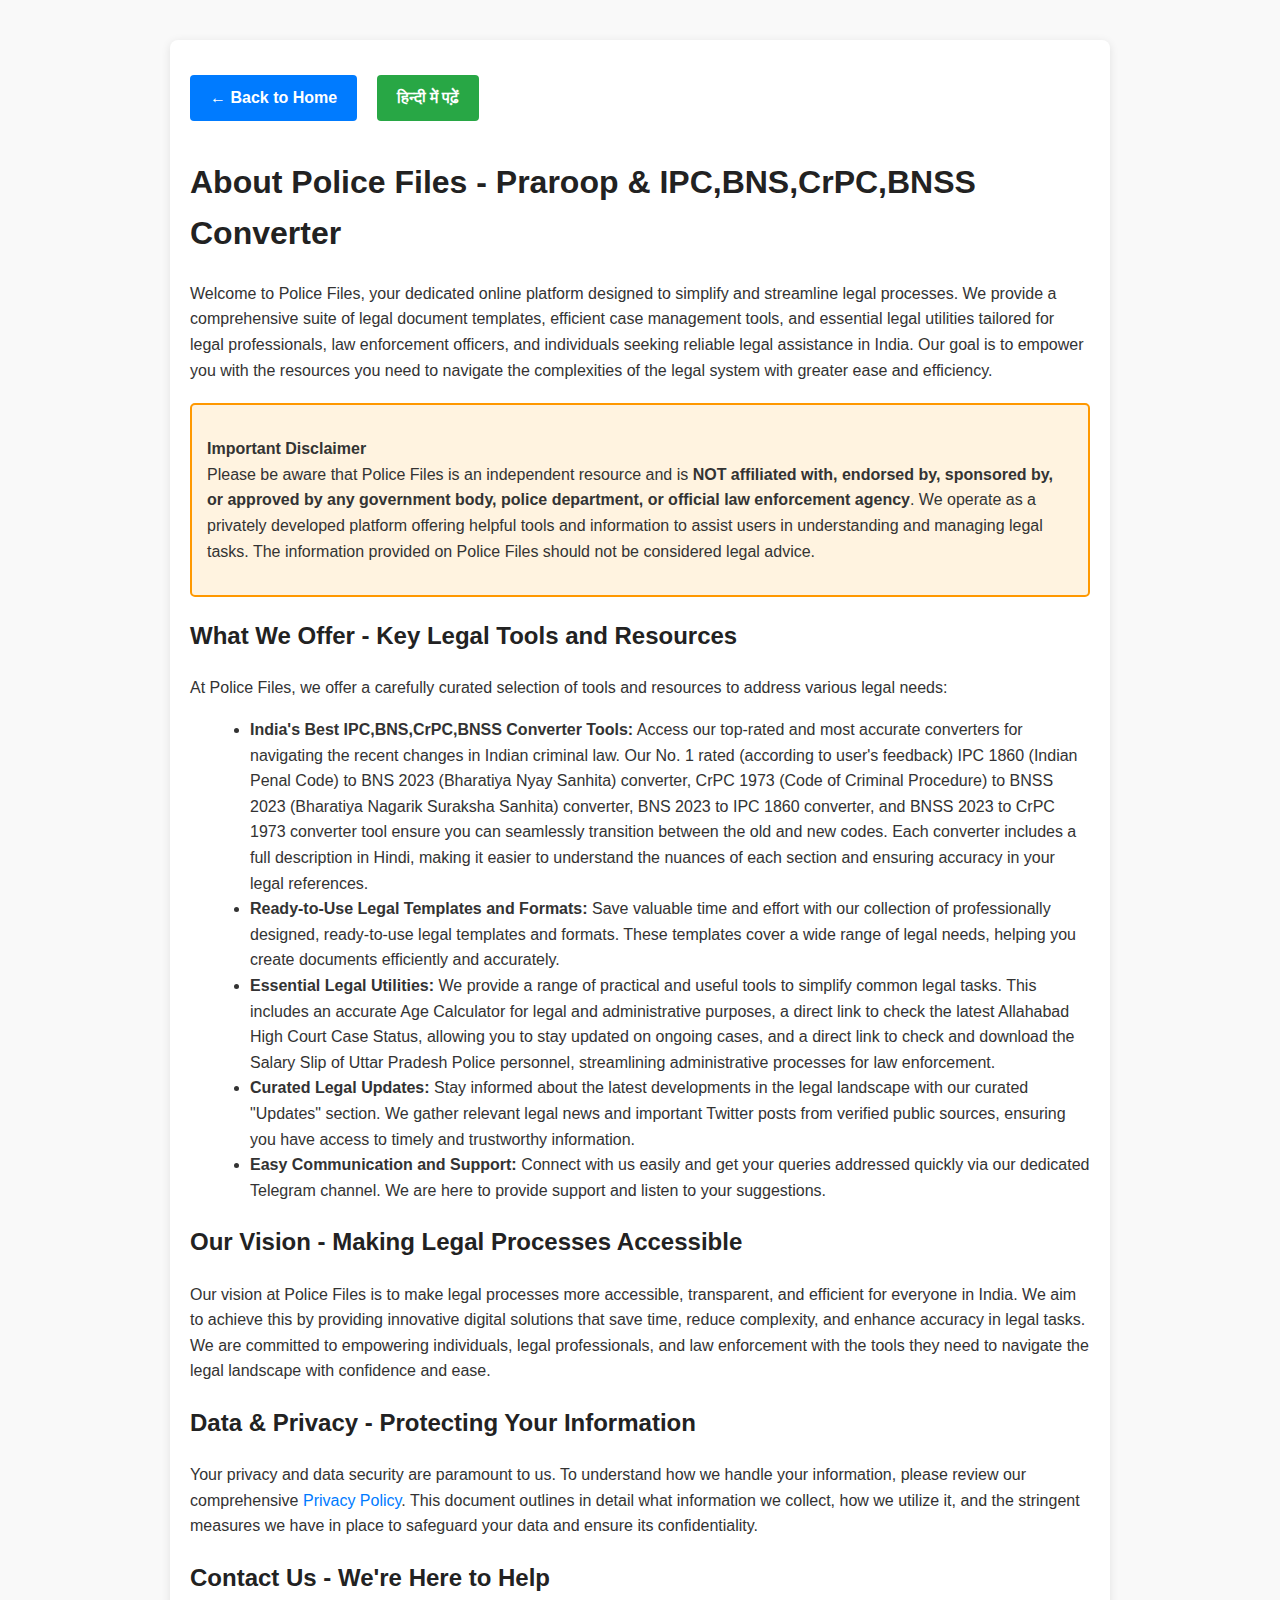
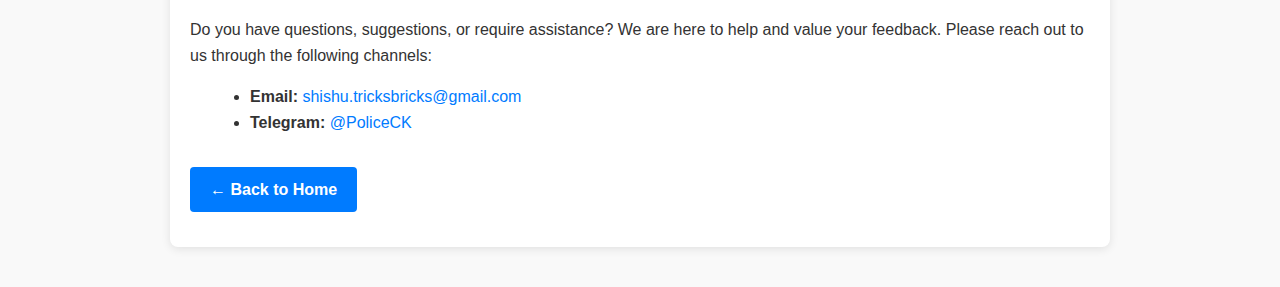
==== commit 10a66788: "Update about.html" ====
--- a/about.html
+++ b/about.html
@@ -63,12 +63,28 @@
     .back-button:hover {
       background-color: #0056b3;
     }
+    /* New styling for the Hindi button */
+    .lang-button {
+      display: inline-block;
+      margin: 15px;
+      padding: 10px 20px;
+      background-color: #28a745;
+      color: #fff;
+      border-radius: 4px;
+      text-decoration: none;
+      font-weight: bold;
+    }
+    .lang-button:hover {
+      background-color: #218838;
+    }
   </style>
 </head>
 <body>
   <div class="container">
     <!-- Back button at the top -->
     <a class="back-button" href="index.html">&larr; Back to Home</a>
+    <!-- Added Hindi button -->
+    <a class="lang-button" href="https://policefiles.online/abouthindi.html">हिन्दी में पढ़ें</a>
     
     <h1>About Police Files - Praroop & IPC,BNS,CrPC,BNSS Converter</h1>
     <p>
